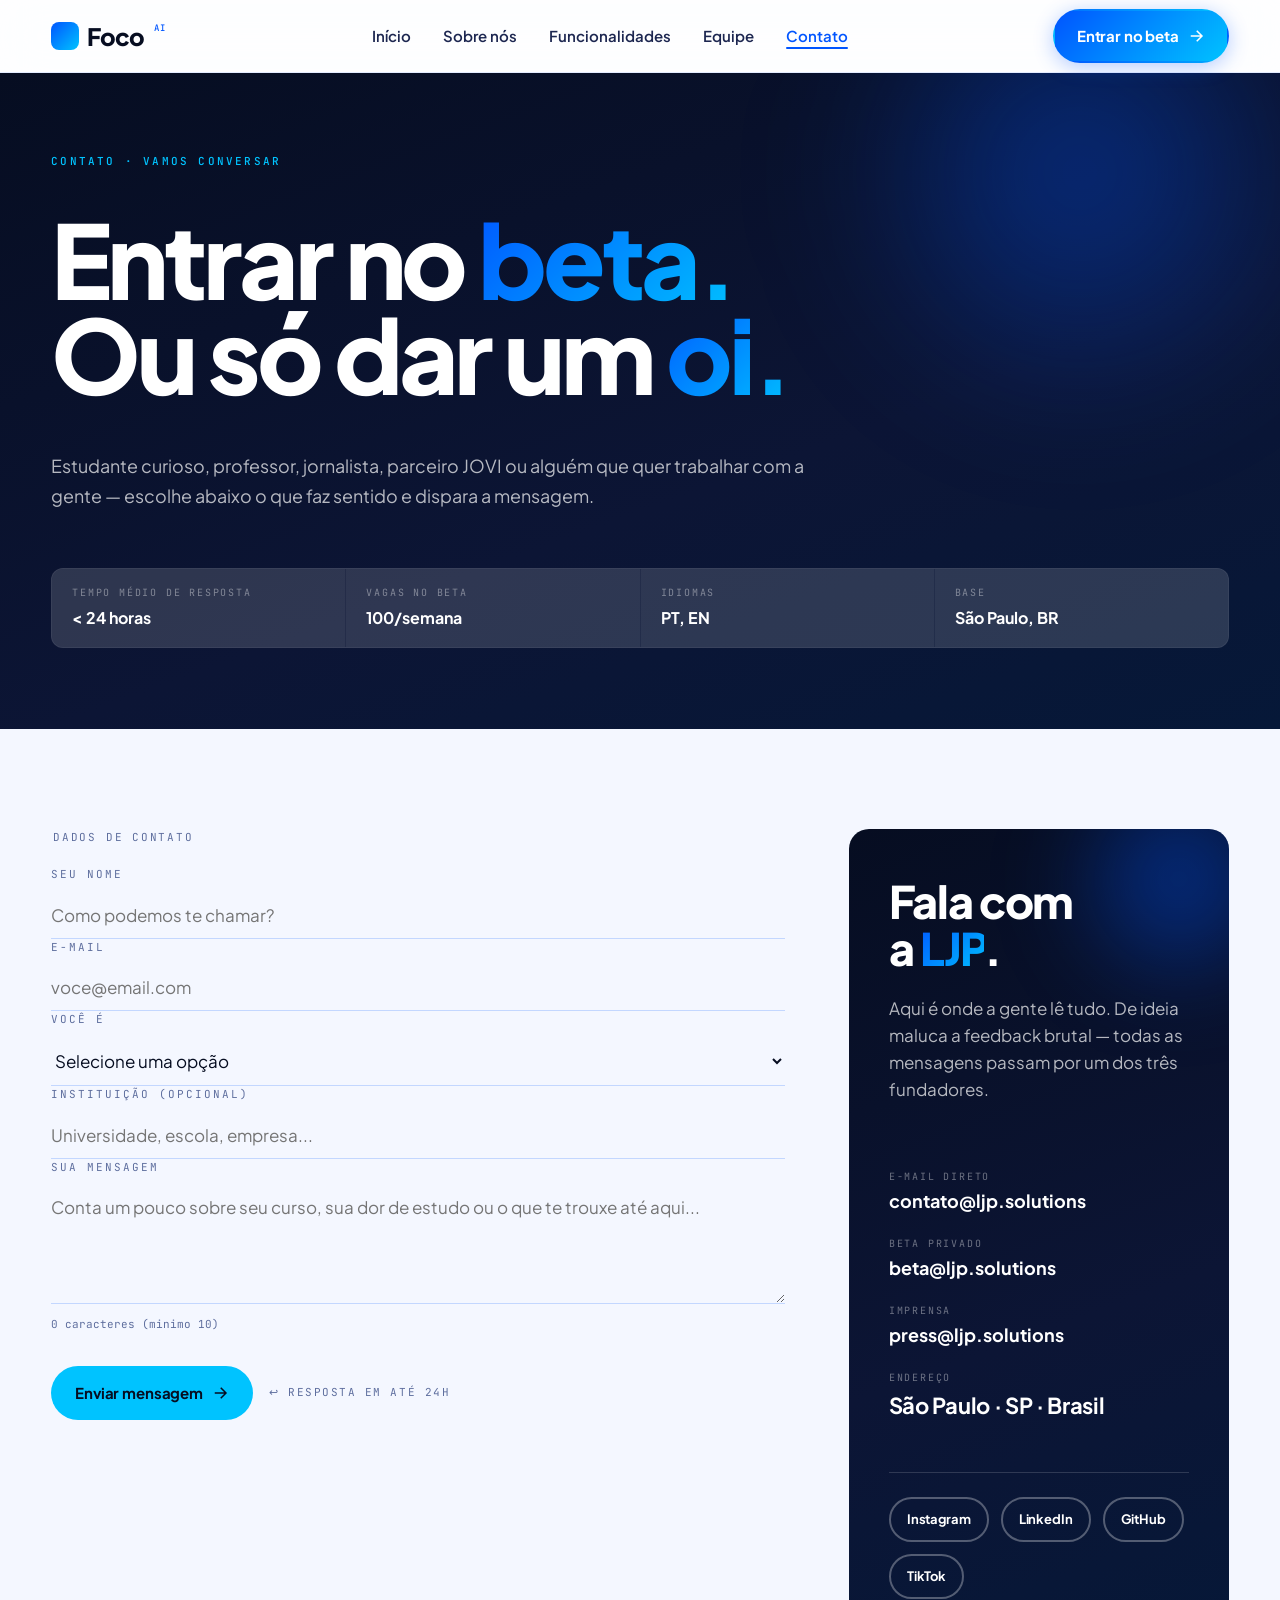
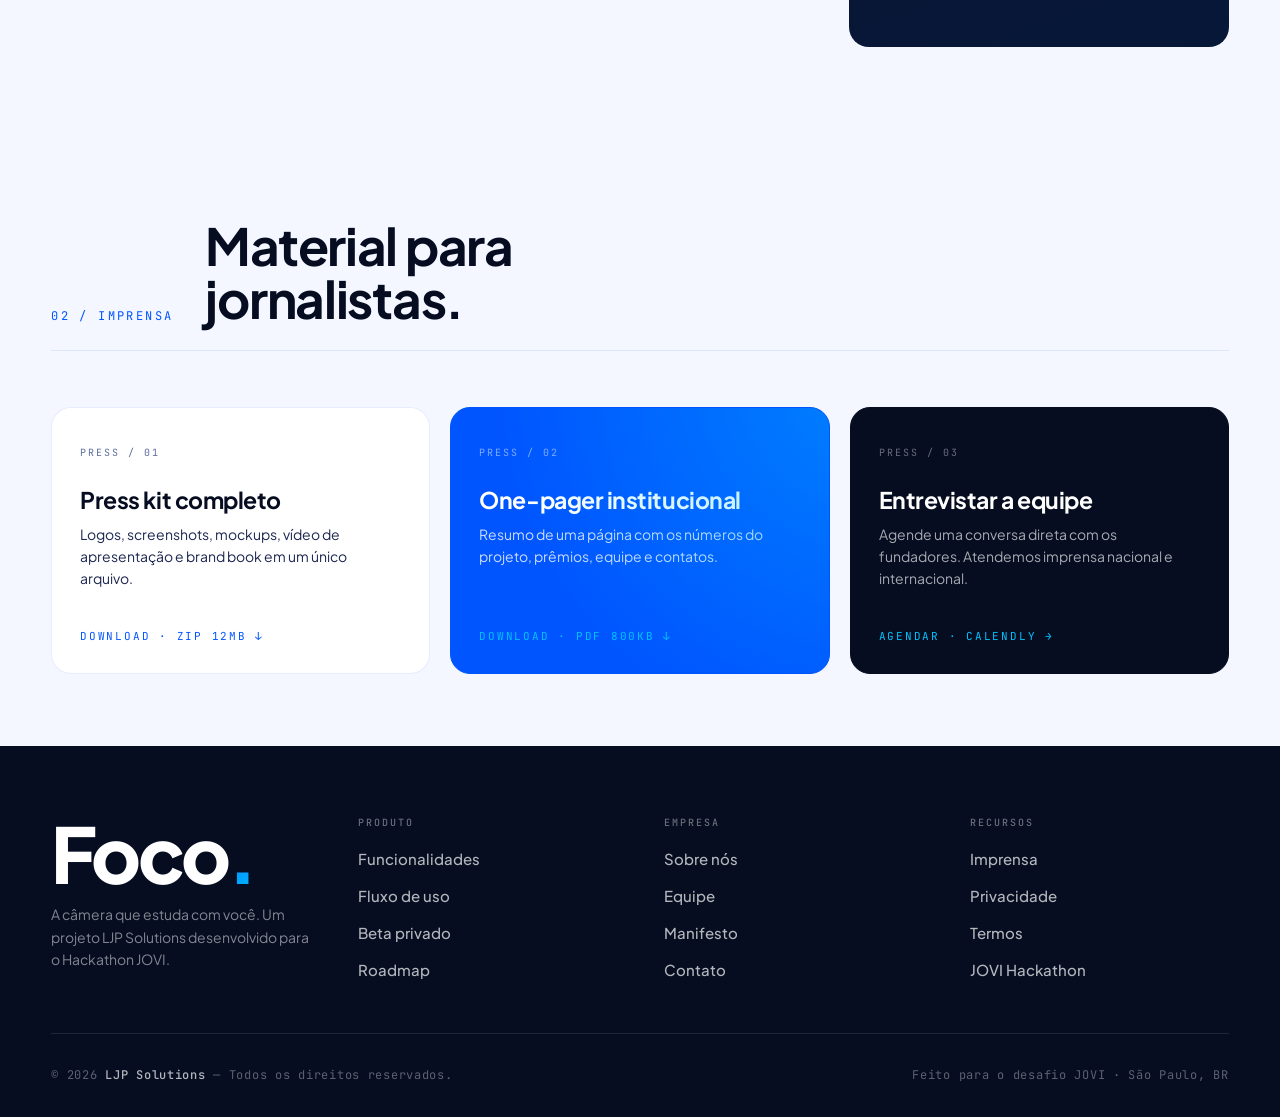
==== contato.html @ d933464d "Initial commit: JOVI site" ====
<!doctype html>
<html lang="pt-BR">
<head>
  <meta charset="UTF-8" />
  <meta name="viewport" content="width=device-width, initial-scale=1.0" />
  <title>Contato — Foco | LJP Solutions</title>
  <meta name="description" content="Entre na lista do beta do Foco ou fale diretamente com a LJP Solutions." />
  <link rel="stylesheet" href="styles.css" />
</head>
<body>

  <!-- Navigation -->
  <header class="nav">
    <div class="nav-inner">
      <a href="index.html" class="brand">
        <span class="brand-mark"></span>
        Foco<sup>AI</sup>
      </a>
      <nav>
        <ul class="nav-links">
          <li><a href="index.html">Início</a></li>
          <li><a href="sobre.html">Sobre nós</a></li>
          <li><a href="funcionalidades.html">Funcionalidades</a></li>
          <li><a href="equipe.html">Equipe</a></li>
          <li><a href="contato.html" class="is-active">Contato</a></li>
        </ul>
      </nav>
      <div class="nav-cta">
        <a href="#form" class="btn btn-primary">
          Entrar no beta
          <span class="btn-arrow">
            <svg viewBox="0 0 24 24" fill="none" stroke="currentColor" stroke-width="2"><path d="M5 12h14M13 5l7 7-7 7"/></svg>
          </span>
        </a>
        <button class="btn-toggle" aria-label="Abrir menu"><span></span></button>
      </div>
    </div>
  </header>

  <main id="conteudo-principal">
  <!-- Page Hero -->
  <section class="page-hero">
    <div class="container">
      <span class="eyebrow">Contato · Vamos conversar</span>
      <h1>Entrar no <em>beta.</em><br/>Ou só dar um <em>oi.</em></h1>
      <p class="lead">Estudante curioso, professor, jornalista, parceiro JOVI ou alguém que quer trabalhar com a gente — escolhe abaixo o que faz sentido e dispara a mensagem.</p>
      <dl class="meta">
        <div class="meta-item"><dt>Tempo médio de resposta</dt><dd>&lt; 24 horas</dd></div>
        <div class="meta-item"><dt>Vagas no beta</dt><dd>100/semana</dd></div>
        <div class="meta-item"><dt>Idiomas</dt><dd>PT, EN</dd></div>
        <div class="meta-item"><dt>Base</dt><dd>São Paulo, BR</dd></div>
      </dl>
    </div>
  </section>

  <!-- Contact -->
  <section class="section" id="form">
    <div class="container">
      <div class="contact-grid">

        <form class="contact-form reveal" novalidate>
          <fieldset class="form-fieldset">
            <legend class="form-legend">Dados de contato</legend>
          <div class="field">
            <label for="name">Seu nome</label>
            <input id="name" name="name" type="text" placeholder="Como podemos te chamar?" required />
          </div>

          <div class="field">
            <label for="email">E-mail</label>
            <input id="email" name="email" type="email" placeholder="voce@email.com" required />
          </div>

          <div class="field">
            <label for="role">Você é</label>
            <select id="role" name="role" required>
              <option value="">Selecione uma opção</option>
              <option>Estudante full-time</option>
              <option>Professor / Educador</option>
              <option>Jornalista / Imprensa</option>
              <option>Parceiro JOVI / Vivo</option>
              <option>Quero trabalhar com vocês</option>
              <option>Outro</option>
            </select>
          </div>

          <div class="field">
            <label for="institution">Instituição (opcional)</label>
            <input id="institution" name="institution" type="text" placeholder="Universidade, escola, empresa..." />
          </div>

          <div class="field">
            <label for="message">Sua mensagem</label>
            <textarea id="message" name="message" placeholder="Conta um pouco sobre seu curso, sua dor de estudo ou o que te trouxe até aqui..." required></textarea>
          </div>

          </fieldset>
          <div class="form-actions">
            <button type="submit" class="btn btn-accent">
              Enviar mensagem
              <span class="btn-arrow">
                <svg viewBox="0 0 24 24" fill="none" stroke="currentColor" stroke-width="2"><path d="M5 12h14M13 5l7 7-7 7"/></svg>
              </span>
            </button>
            <span class="form-hint">
              ↩ Resposta em até 24h
            </span>
          </div>
        </form>

        <aside class="contact-info reveal">
          <div>
            <h2>Fala com<br/>a <em>LJP</em>.</h2>
            <p class="contact-desc">
              Aqui é onde a gente lê tudo. De ideia maluca a feedback brutal — todas as mensagens passam por um dos três fundadores.
            </p>
          </div>

          <dl class="contact-info-list">
            <div>
              <dt>E-mail direto</dt>
              <dd>contato@ljp.solutions</dd>
            </div>
            <div>
              <dt>Beta privado</dt>
              <dd>beta@ljp.solutions</dd>
            </div>
            <div>
              <dt>Imprensa</dt>
              <dd>press@ljp.solutions</dd>
            </div>
            <div>
              <dt>Endereço</dt>
              <dd><address class="contact-address">São Paulo · SP · Brasil</address></dd>
            </div>
          </dl>

          <div class="contact-social-links">
            <a href="#" class="btn btn-ghost btn-ghost--light">Instagram</a>
            <a href="#" class="btn btn-ghost btn-ghost--light">LinkedIn</a>
            <a href="#" class="btn btn-ghost btn-ghost--light">GitHub</a>
            <a href="#" class="btn btn-ghost btn-ghost--light">TikTok</a>
          </div>
        </aside>
      </div>
    </div>
  </section>

  <!-- Press / Imprensa -->
  <section class="section-sm">
    <div class="container">
      <div class="section-head reveal">
        <span class="num">02 / Imprensa</span>
        <h2 class="h2">Material para<br/>jornalistas.</h2>
      </div>

      <div class="grid-3 reveal">
        <a href="#" class="feature press-card">
          <div>
            <span class="num">PRESS / 01</span>
            <h3 class="press-h3">Press kit completo</h3>
            <p>Logos, screenshots, mockups, vídeo de apresentação e brand book em um único arquivo.</p>
          </div>
          <span class="press-link press-link--brand">Download · ZIP 12MB ↓</span>
        </a>
        <a href="#" class="feature feature--brand press-card">
          <div>
            <span class="num">PRESS / 02</span>
            <h3 class="press-h3">One-pager institucional</h3>
            <p>Resumo de uma página com os números do projeto, prêmios, equipe e contatos.</p>
          </div>
          <span class="press-link press-link--light">Download · PDF 800KB ↓</span>
        </a>
        <a href="#" class="feature feature--ink press-card">
          <div>
            <span class="num">PRESS / 03</span>
            <h3 class="press-h3">Entrevistar a equipe</h3>
            <p>Agende uma conversa direta com os fundadores. Atendemos imprensa nacional e internacional.</p>
          </div>
          <span class="press-link press-link--light">Agendar · Calendly →</span>
        </a>
      </div>
    </div>
  </section>

  </main>

  <!-- Footer -->
  <footer>
    <div class="container">
      <div class="footer-grid">
        <div>
          <div class="footer-brand">Foco<em>.</em></div>
          <p class="footer-tagline">A câmera que estuda com você. Um projeto LJP Solutions desenvolvido para o Hackathon JOVI.</p>
        </div>
        <div>
          <h4>Produto</h4>
          <ul>
            <li><a href="funcionalidades.html">Funcionalidades</a></li>
            <li><a href="funcionalidades.html#fluxo">Fluxo de uso</a></li>
            <li><a href="contato.html">Beta privado</a></li>
            <li><a href="#">Roadmap</a></li>
          </ul>
        </div>
        <div>
          <h4>Empresa</h4>
          <ul>
            <li><a href="sobre.html">Sobre nós</a></li>
            <li><a href="equipe.html">Equipe</a></li>
            <li><a href="sobre.html#manifesto">Manifesto</a></li>
            <li><a href="contato.html">Contato</a></li>
          </ul>
        </div>
        <div>
          <h4>Recursos</h4>
          <ul>
            <li><a href="#">Imprensa</a></li>
            <li><a href="#">Privacidade</a></li>
            <li><a href="#">Termos</a></li>
            <li><a href="#">JOVI Hackathon</a></li>
          </ul>
        </div>
      </div>
      <div class="footer-bottom">
        <span>© 2026 <span class="ljp">LJP Solutions</span> — Todos os direitos reservados.</span>
        <span>Feito para o desafio JOVI · São Paulo, BR</span>
      </div>
    </div>
  </footer>

  <script src="script.js"></script>
</body>
</html>
---- styles.css ----
/* =========================================================
   FOCO × JOVI — Design System
   Identidade visual baseada na JOVI Mobile (vivo Brasil)
   LJP Solutions · Sprint 2
   ========================================================= */

@import url('https://fonts.googleapis.com/css2?family=Plus+Jakarta+Sans:ital,wght@0,300;0,400;0,500;0,600;0,700;0,800;1,300;1,400;1,700&family=JetBrains+Mono:wght@400;500&display=swap');

/* =========================================================
   TOKENS — Identidade JOVI
   ========================================================= */
:root {
  /* Cores JOVI */
  --bg:          #F4F7FF;          /* fundo principal: branco com leve tint azul */
  --bg-deep:     #E8EEFF;          /* fundo alternado */
  --white:       #FFFFFF;
  --ink:         #060D21;          /* navy quase preto */
  --ink-soft:    #1C2650;
  --muted:       #5E6E9E;
  --line:        rgba(0, 85, 255, 0.10);
  --line-strong: rgba(6, 13, 33, 0.80);

  --brand:       #0055FF;          /* JOVI azul elétrico */
  --brand-deep:  #003DCC;
  --brand-light: #4D8BFF;
  --accent:      #00C3FF;          /* JOVI ciano */
  --accent-soft: #D0F3FF;

  --dark:        #060D21;          /* navy escuro — heróis e CTA */
  --dark-mid:    #0C1535;
  --dark-card:   #111C40;

  /* Gradientes */
  --grad-brand:  linear-gradient(135deg, #0055FF 0%, #00C3FF 100%);
  --grad-hero:   linear-gradient(160deg, #060D21 0%, #0C1535 60%, #061838 100%);

  /* Tipografia */
  --font-display: "Plus Jakarta Sans", system-ui, sans-serif;
  --font-body:    "Plus Jakarta Sans", system-ui, sans-serif;
  --font-mono:    "JetBrains Mono", ui-monospace, monospace;

  /* Layout */
  --max:    1440px;
  --pad:    clamp(20px, 4vw, 56px);
  --radius: 20px;
  --radius-sm: 12px;
}

/* =========================================================
   RESET
   ========================================================= */
*, *::before, *::after { box-sizing: border-box; }
html, body { margin: 0; padding: 0; }
html { scroll-behavior: smooth; }

body {
  background: var(--bg);
  color: var(--ink);
  font-family: var(--font-body);
  font-size: 17px;
  line-height: 1.6;
  font-weight: 400;
  -webkit-font-smoothing: antialiased;
  -moz-osx-font-smoothing: grayscale;
  overflow-x: hidden;
}

img { max-width: 100%; display: block; }
a { color: inherit; text-decoration: none; }
button { font: inherit; cursor: pointer; border: 0; background: none; }

/* =========================================================
   TIPOGRAFIA
   ========================================================= */
h1, h2, h3, h4 {
  font-family: var(--font-display);
  font-weight: 700;
  letter-spacing: -0.025em;
  line-height: 1.05;
  margin: 0;
}

.h-display {
  font-size: clamp(48px, 10vw, 144px);
  line-height: 0.92;
  letter-spacing: -0.04em;
  font-weight: 800;
}
.h-display em {
  font-style: normal;
  background: var(--grad-brand);
  -webkit-background-clip: text;
  -webkit-text-fill-color: transparent;
  background-clip: text;
}

.h1 { font-size: clamp(38px, 6vw, 80px); line-height: 1.0; letter-spacing: -0.03em; font-weight: 800; }
.h2 { font-size: clamp(28px, 4vw, 56px); line-height: 1.05; letter-spacing: -0.025em; font-weight: 700; }
.h3 { font-size: clamp(20px, 2.2vw, 30px); line-height: 1.15; letter-spacing: -0.015em; font-weight: 700; }

.eyebrow {
  font-family: var(--font-mono);
  font-size: 11px;
  letter-spacing: 0.2em;
  text-transform: uppercase;
  color: var(--brand);
  font-weight: 500;
}

.lead {
  font-size: clamp(16px, 1.4vw, 19px);
  line-height: 1.65;
  color: var(--ink-soft);
  max-width: 60ch;
}

/* =========================================================
   LAYOUT
   ========================================================= */
.container {
  width: 100%;
  max-width: var(--max);
  margin: 0 auto;
  padding-inline: var(--pad);
  position: relative;
}

section { position: relative; }

.divider      { border: 0; border-top: 1px solid var(--line); margin: 0; }
.divider-strong { border: 0; border-top: 1px solid var(--ink); margin: 0; }

/* =========================================================
   NAVEGAÇÃO
   ========================================================= */
.nav {
  position: sticky;
  top: 0;
  z-index: 50;
  background: rgba(255,255,255,0.85);
  border-bottom: 1px solid var(--line);
  backdrop-filter: blur(20px) saturate(180%);
  -webkit-backdrop-filter: blur(20px) saturate(180%);
}

.nav-inner {
  display: flex;
  align-items: center;
  justify-content: space-between;
  height: 72px;
  max-width: var(--max);
  margin: 0 auto;
  padding-inline: var(--pad);
}

.brand {
  display: flex;
  align-items: center;
  gap: 8px;
  font-family: var(--font-display);
  font-size: 24px;
  font-weight: 800;
  letter-spacing: -0.04em;
  color: var(--ink);
}
.brand-mark {
  display: inline-block;
  width: 28px;
  height: 28px;
  border-radius: 8px;
  background: var(--grad-brand);
  flex-shrink: 0;
}
.brand sup {
  font-family: var(--font-mono);
  font-size: 9px;
  letter-spacing: 0.12em;
  color: var(--brand);
  font-weight: 500;
  text-transform: uppercase;
  margin-left: 2px;
  transform: translateY(-8px);
  display: inline-block;
}

.nav-links {
  display: flex;
  align-items: center;
  gap: 32px;
  list-style: none;
  padding: 0;
  margin: 0;
}
.nav-links a {
  font-size: 15px;
  font-weight: 600;
  color: var(--ink-soft);
  transition: color .2s;
  padding: 4px 0;
  position: relative;
}
.nav-links a::after {
  content: "";
  position: absolute;
  left: 0; bottom: 0;
  width: 0; height: 2px;
  background: var(--brand);
  border-radius: 2px;
  transition: width .3s ease;
}
.nav-links a:hover { color: var(--brand); }
.nav-links a:hover::after,
.nav-links a.is-active::after { width: 100%; }
.nav-links a.is-active { color: var(--brand); }

.nav-cta {
  display: inline-flex;
  align-items: center;
  gap: 10px;
}

.btn-toggle { display: none; }

/* =========================================================
   BOTÕES
   ========================================================= */
.btn {
  display: inline-flex;
  align-items: center;
  gap: 8px;
  padding: 13px 22px;
  border-radius: 999px;
  font-size: 15px;
  font-weight: 700;
  letter-spacing: -0.01em;
  transition: transform .25s ease, background .25s ease, box-shadow .25s ease, color .25s ease;
  border: 2px solid transparent;
  white-space: nowrap;
}
.btn:hover { transform: translateY(-2px); }

.btn-primary {
  background: var(--grad-brand);
  color: #fff;
  box-shadow: 0 4px 20px rgba(0, 85, 255, 0.3);
}
.btn-primary:hover { box-shadow: 0 8px 32px rgba(0, 85, 255, 0.5); }

.btn-accent { background: var(--accent); color: var(--dark); }
.btn-accent:hover { background: var(--brand); color: #fff; }

.btn-ghost {
  background: transparent;
  color: var(--ink);
  border-color: rgba(6,13,33,0.2);
}
.btn-ghost:hover { background: var(--ink); color: var(--bg); }

.btn-ghost-light {
  background: transparent;
  color: #fff;
  border-color: rgba(255,255,255,0.3);
}
.btn-ghost-light:hover { background: rgba(255,255,255,0.12); }

.btn-arrow {
  width: 18px; height: 18px;
  display: inline-flex; align-items: center; justify-content: center;
}
.btn-arrow svg { width: 100%; height: 100%; }

/* =========================================================
   HERO
   ========================================================= */
.hero {
  background: var(--grad-hero);
  padding: 80px 0 64px;
  position: relative;
  overflow: hidden;
}

/* Glow effect no hero */
.hero::before,
.hero::after {
  content: "";
  position: absolute;
  border-radius: 50%;
  filter: blur(80px);
  opacity: 0.6;
  pointer-events: none;
}
.hero::before {
  width: 600px; height: 600px;
  background: radial-gradient(circle, rgba(0,85,255,0.5) 0%, transparent 70%);
  top: -200px; right: -100px;
}
.hero::after {
  width: 400px; height: 400px;
  background: radial-gradient(circle, rgba(0,195,255,0.35) 0%, transparent 70%);
  bottom: -100px; left: 5%;
}

.hero .container { position: relative; z-index: 2; }

.hero-grid {
  display: flex;
  flex-direction: row;
  gap: 64px;
  align-items: center;
}

.hero-headline {
  flex: 1.1;
  display: flex;
  flex-direction: column;
  gap: 28px;
}

.hero-tag {
  display: inline-flex;
  align-items: center;
  gap: 10px;
  padding: 7px 14px 7px 7px;
  border: 1px solid rgba(0,195,255,0.3);
  border-radius: 999px;
  background: rgba(0,85,255,0.15);
  backdrop-filter: blur(8px);
  font-family: var(--font-mono);
  font-size: 11px;
  letter-spacing: 0.16em;
  text-transform: uppercase;
  color: var(--accent);
  align-self: flex-start;
}
.hero-tag .dot {
  width: 8px; height: 8px;
  border-radius: 50%;
  background: var(--accent);
  box-shadow: 0 0 0 6px rgba(0,195,255,0.2);
  animation: pulse 1.6s ease-in-out infinite;
  flex-shrink: 0;
}
@keyframes pulse {
  0%, 100% { box-shadow: 0 0 0 6px rgba(0,195,255,0.2); }
  50%       { box-shadow: 0 0 0 10px rgba(0,195,255,0.05); }
}

.hero h1 {
  font-family: var(--font-display);
  font-size: clamp(52px, 9vw, 136px);
  line-height: 0.92;
  letter-spacing: -0.04em;
  font-weight: 800;
  color: #fff;
}
.hero h1 em {
  font-style: normal;
  background: var(--grad-brand);
  -webkit-background-clip: text;
  -webkit-text-fill-color: transparent;
  background-clip: text;
}
.hero h1 .underline {
  position: relative;
  display: inline-block;
  -webkit-text-fill-color: #fff;
}
.hero h1 .underline::after {
  content: "";
  position: absolute;
  left: 0; right: 0;
  bottom: 0.05em;
  height: 0.15em;
  background: var(--grad-brand);
  z-index: -1;
  opacity: 0.7;
}

.hero-side {
  flex: 0.9;
  display: flex;
  flex-direction: column;
  gap: 32px;
}

.hero-side .lead { color: rgba(255,255,255,0.75); max-width: 54ch; }
.hero-side strong { color: #fff; }

.hero-meta {
  display: grid;
  grid-template-columns: 1fr 1fr;
  gap: 1px;
  background: rgba(255,255,255,0.1);
  border-radius: var(--radius-sm);
  overflow: hidden;
  border: 1px solid rgba(255,255,255,0.1);
}
.hero-meta > div {
  padding: 16px 20px;
  background: rgba(255,255,255,0.05);
}
.hero-meta dt {
  font-family: var(--font-mono);
  font-size: 10px;
  letter-spacing: 0.18em;
  text-transform: uppercase;
  color: rgba(255,255,255,0.45);
  margin-bottom: 4px;
}
.hero-meta dd {
  margin: 0;
  font-size: 15px;
  font-weight: 600;
  color: #fff;
}

.hero-cta {
  display: flex;
  flex-wrap: wrap;
  gap: 12px;
}
.hero-cta .btn-ghost { border-color: rgba(255,255,255,0.3); color: #fff; }
.hero-cta .btn-ghost:hover { background: rgba(255,255,255,0.1); }

/* =========================================================
   MARQUEE
   ========================================================= */
.marquee {
  border-top: 1px solid rgba(0,85,255,0.15);
  border-bottom: 1px solid rgba(0,85,255,0.15);
  background: var(--brand);
  color: #fff;
  overflow: hidden;
  padding: 16px 0;
}
.marquee-track {
  display: flex;
  gap: 48px;
  white-space: nowrap;
  animation: scroll 40s linear infinite;
  font-family: var(--font-display);
  font-size: clamp(20px, 3vw, 36px);
  font-weight: 700;
  letter-spacing: -0.01em;
}
.marquee-track span em { font-style: normal; color: var(--accent); }
.marquee-track .star  { color: rgba(255,255,255,0.5); }
@keyframes scroll { to { transform: translateX(-50%); } }

/* =========================================================
   SECTIONS
   ========================================================= */
.section    { padding: 100px 0; }
.section-sm { padding: 72px 0; }

.section-head {
  display: flex;
  flex-direction: row;
  flex-wrap: wrap;
  gap: 32px;
  align-items: flex-end;
  margin-bottom: 56px;
  padding-bottom: 24px;
  border-bottom: 1px solid var(--line);
}
.section-head .num {
  font-family: var(--font-mono);
  font-size: 12px;
  letter-spacing: 0.2em;
  color: var(--brand);
  text-transform: uppercase;
  white-space: nowrap;
}
.section-head .h2 em {
  font-style: normal;
  color: var(--brand);
}

/* =========================================================
   PROBLEMA / SOLUÇÃO
   ========================================================= */
.split {
  display: flex;
  flex-direction: row;
  border-radius: var(--radius);
  overflow: hidden;
  border: 1px solid var(--line);
}
.split > div {
  flex: 1 1 50%;
  padding: 48px 40px;
}
.split .label {
  font-family: var(--font-mono);
  font-size: 11px;
  letter-spacing: 0.18em;
  text-transform: uppercase;
  margin-bottom: 20px;
  display: inline-flex;
  align-items: center;
  gap: 10px;
  color: var(--muted);
}
.split .label::before {
  content: "";
  width: 20px; height: 2px;
  background: currentColor;
  border-radius: 2px;
}
.split-problem {
  background: var(--white);
  border-right: 1px solid var(--line);
}
.split-problem h3 { color: var(--ink); }
.split-solution {
  background: var(--dark);
  color: #fff;
}
.split-solution h3 { color: #fff; }
.split-solution h3 em {
  font-style: normal;
  color: var(--accent);
}
.split-solution .label { color: rgba(255,255,255,0.45); }
.split-solution .label::before { background: rgba(255,255,255,0.45); }
.split-solution p { color: rgba(255,255,255,0.7); }

/* =========================================================
   FEATURES BENTO
   ========================================================= */
.features {
  display: grid;
  grid-template-columns: repeat(6, 1fr);
  grid-auto-rows: minmax(200px, auto);
  gap: 16px;
}

.feature {
  background: var(--white);
  border: 1px solid var(--line);
  border-radius: var(--radius);
  padding: 28px;
  display: flex;
  flex-direction: column;
  justify-content: space-between;
  position: relative;
  overflow: hidden;
  transition: transform .3s ease, box-shadow .3s ease;
}
.feature:hover {
  transform: translateY(-4px);
  box-shadow: 0 20px 60px rgba(0, 85, 255, 0.12);
}

.feature .num {
  font-family: var(--font-mono);
  font-size: 10px;
  letter-spacing: 0.2em;
  color: var(--muted);
}
.feature h3 {
  font-size: clamp(18px, 1.8vw, 26px);
  line-height: 1.1;
  letter-spacing: -0.02em;
  margin-top: 24px;
  font-weight: 700;
}
.feature p {
  margin-top: 10px;
  font-size: 14px;
  color: var(--ink-soft);
  line-height: 1.6;
}

.feature--span-2 { grid-column: span 2; }
.feature--span-3 { grid-column: span 3; }
.feature--span-4 { grid-column: span 4; }
.feature--tall   { grid-row: span 2; }

.feature--brand {
  background: var(--brand);
  color: #fff;
  border-color: var(--brand);
}
.feature--brand::before {
  content: "";
  position: absolute;
  inset: -50%;
  background: radial-gradient(circle at 80% 20%, rgba(0,195,255,0.4) 0%, transparent 50%);
  pointer-events: none;
}
.feature--brand p   { color: rgba(255,255,255,0.8); }
.feature--brand .num { color: rgba(255,255,255,0.5); }

.feature--accent {
  background: var(--accent-soft);
  border-color: rgba(0,195,255,0.3);
}

.feature--ink {
  background: var(--dark);
  color: #fff;
  border-color: var(--dark);
}
.feature--ink p   { color: rgba(255,255,255,0.65); }
.feature--ink .num { color: rgba(255,255,255,0.4); }

.feature-icon {
  width: 48px; height: 48px;
  border-radius: var(--radius-sm);
  background: var(--bg);
  display: inline-flex;
  align-items: center;
  justify-content: center;
  margin-bottom: 12px;
}
.feature--brand .feature-icon,
.feature--ink   .feature-icon { background: rgba(255,255,255,0.12); }
.feature-icon svg { width: 22px; height: 22px; }

/* =========================================================
   HOW IT WORKS
   ========================================================= */
.steps {
  display: flex;
  flex-direction: row;
  border-top: 2px solid var(--brand);
  border-radius: var(--radius) var(--radius) 0 0;
  overflow: hidden;
}

.step {
  flex: 1;
  padding: 40px 32px 52px;
  border-right: 1px solid var(--line);
  background: var(--white);
  position: relative;
}
.step:last-child { border-right: 0; }

.step-num {
  font-family: var(--font-display);
  font-size: clamp(56px, 9vw, 112px);
  font-weight: 800;
  line-height: 1;
  letter-spacing: -0.05em;
  background: var(--grad-brand);
  -webkit-background-clip: text;
  -webkit-text-fill-color: transparent;
  background-clip: text;
  display: block;
}
.step h3 {
  font-size: 22px;
  font-weight: 700;
  letter-spacing: -0.02em;
  margin: 20px 0 10px;
  color: var(--ink);
}
.step p { color: var(--ink-soft); font-size: 15px; line-height: 1.65; }

/* =========================================================
   STATS
   ========================================================= */
.stats {
  display: flex;
  flex-direction: row;
  flex-wrap: wrap;
  padding: 72px 0;
  border-top: 1px solid var(--line);
  border-bottom: 1px solid var(--line);
}

.stat {
  flex: 1 1 200px;
  padding: 0 32px;
  border-right: 1px solid var(--line);
}
.stat:last-child { border-right: 0; }

.stat-num {
  font-family: var(--font-display);
  font-size: clamp(40px, 6vw, 80px);
  line-height: 1;
  letter-spacing: -0.04em;
  font-weight: 800;
  font-feature-settings: "tnum";
  background: var(--grad-brand);
  -webkit-background-clip: text;
  -webkit-text-fill-color: transparent;
  background-clip: text;
}
.stat-num em { font-style: normal; }
.stat-label {
  margin-top: 10px;
  font-size: 14px;
  color: var(--muted);
  max-width: 24ch;
  line-height: 1.5;
}

/* =========================================================
   QUOTE
   ========================================================= */
.quote-block {
  padding: 72px 0;
  text-align: center;
}
.quote-block .mark {
  font-family: var(--font-display);
  font-size: 120px;
  background: var(--grad-brand);
  -webkit-background-clip: text;
  -webkit-text-fill-color: transparent;
  background-clip: text;
  line-height: 0.5;
  font-weight: 800;
  display: block;
}
.quote-block blockquote {
  font-family: var(--font-display);
  font-weight: 300;
  font-style: italic;
  font-size: clamp(22px, 3.5vw, 44px);
  line-height: 1.2;
  letter-spacing: -0.02em;
  max-width: 22ch;
  margin: 24px auto;
  color: var(--ink);
}
.quote-block cite {
  font-family: var(--font-mono);
  font-style: normal;
  font-size: 12px;
  letter-spacing: 0.16em;
  text-transform: uppercase;
  color: var(--muted);
}

/* =========================================================
   CTA
   ========================================================= */
.cta {
  background: var(--grad-hero);
  color: #fff;
  padding: clamp(80px, 12vw, 140px) 0;
  text-align: center;
  position: relative;
  overflow: hidden;
}
.cta::before, .cta::after {
  content: "";
  position: absolute;
  border-radius: 50%;
  filter: blur(80px);
  opacity: 0.5;
  pointer-events: none;
}
.cta::before { width: 600px; height: 600px; background: rgba(0,85,255,0.5); top: -200px; left: 50%; transform: translateX(-50%); }
.cta::after  { width: 400px; height: 400px; background: rgba(0,195,255,0.4); bottom: -150px; right: 10%; }

.cta .container { position: relative; z-index: 2; }
.cta h2 {
  font-size: clamp(40px, 8vw, 120px);
  line-height: 0.95;
  letter-spacing: -0.04em;
  font-weight: 800;
}
.cta h2 em {
  font-style: normal;
  background: var(--grad-brand);
  -webkit-background-clip: text;
  -webkit-text-fill-color: transparent;
  background-clip: text;
}
.cta p { color: rgba(255,255,255,0.65); margin: 24px auto 40px; max-width: 50ch; }
.cta .btn-primary { background: #fff; color: var(--brand); }
.cta .btn-primary:hover { background: var(--accent-soft); box-shadow: 0 8px 32px rgba(255,255,255,0.3); }
.cta .btn-ghost { color: #fff; border-color: rgba(255,255,255,0.35); }
.cta .btn-ghost:hover { background: rgba(255,255,255,0.1); }
.cta .cta-btns { display: flex; gap: 12px; justify-content: center; flex-wrap: wrap; }

/* =========================================================
   FOOTER
   ========================================================= */
footer {
  padding: 72px 0 32px;
  background: var(--dark);
  color: #fff;
}

.footer-grid {
  display: flex;
  flex-direction: row;
  flex-wrap: wrap;
  gap: 48px;
  padding-bottom: 48px;
  border-bottom: 1px solid rgba(255,255,255,0.1);
  margin-bottom: 32px;
}
.footer-grid > div { flex: 1 1 160px; }

.footer-brand {
  font-family: var(--font-display);
  font-size: clamp(40px, 6vw, 80px);
  font-weight: 800;
  letter-spacing: -0.05em;
  line-height: 0.9;
  margin-bottom: 16px;
}
.footer-brand em {
  font-style: normal;
  background: var(--grad-brand);
  -webkit-background-clip: text;
  -webkit-text-fill-color: transparent;
  background-clip: text;
}
.footer-tagline { color: rgba(255,255,255,0.5); max-width: 28ch; font-size: 14px; line-height: 1.6; }

.footer-grid h4 {
  font-family: var(--font-mono);
  font-size: 10px;
  letter-spacing: 0.2em;
  text-transform: uppercase;
  color: rgba(255,255,255,0.4);
  font-weight: 500;
  margin-bottom: 16px;
}
.footer-grid ul { list-style: none; padding: 0; margin: 0; display: flex; flex-direction: column; gap: 10px; }
.footer-grid a { font-size: 15px; font-weight: 500; color: rgba(255,255,255,0.7); transition: color .2s; }
.footer-grid a:hover { color: var(--accent); }

.footer-bottom {
  display: flex;
  justify-content: space-between;
  align-items: center;
  font-family: var(--font-mono);
  font-size: 12px;
  letter-spacing: 0.06em;
  color: rgba(255,255,255,0.35);
}
.footer-bottom .ljp { color: rgba(255,255,255,0.7); font-weight: 500; }

/* =========================================================
   PAGE HERO (páginas internas)
   ========================================================= */
.page-hero {
  background: var(--grad-hero);
  padding: 80px 0 64px;
  color: #fff;
  position: relative;
  overflow: hidden;
}
.page-hero::before {
  content: "";
  position: absolute;
  width: 600px; height: 600px;
  border-radius: 50%;
  background: radial-gradient(circle, rgba(0,85,255,0.4) 0%, transparent 60%);
  top: -200px; right: -100px;
  filter: blur(60px);
  pointer-events: none;
}

.page-hero .container { display: flex; flex-direction: column; gap: 32px; position: relative; z-index: 2; }

.page-hero .eyebrow { color: var(--accent); margin-bottom: 8px; }

.page-hero h1 {
  font-size: clamp(40px, 8vw, 120px);
  line-height: 0.93;
  letter-spacing: -0.04em;
  font-weight: 800;
  max-width: 14ch;
  color: #fff;
}
.page-hero h1 em {
  font-style: normal;
  background: var(--grad-brand);
  -webkit-background-clip: text;
  -webkit-text-fill-color: transparent;
  background-clip: text;
}

.page-hero .lead { color: rgba(255,255,255,0.7); }

.page-hero .meta {
  display: grid;
  grid-template-columns: repeat(4, 1fr);
  gap: 1px;
  background: rgba(255,255,255,0.1);
  border-radius: var(--radius-sm);
  overflow: hidden;
  border: 1px solid rgba(255,255,255,0.1);
  margin-top: 8px;
}
.page-hero .meta-item {
  padding: 16px 20px;
  background: rgba(255,255,255,0.05);
}
.page-hero .meta-item dt {
  font-family: var(--font-mono);
  font-size: 10px;
  letter-spacing: 0.18em;
  text-transform: uppercase;
  color: rgba(255,255,255,0.4);
  margin-bottom: 4px;
}
.page-hero .meta-item dd {
  margin: 0;
  font-size: 16px;
  font-weight: 700;
  color: #fff;
}

/* =========================================================
   SOBRE — MANIFESTO
   ========================================================= */
.manifesto {
  font-family: var(--font-display);
  font-weight: 300;
  font-style: italic;
  font-size: clamp(24px, 3vw, 44px);
  line-height: 1.2;
  letter-spacing: -0.02em;
  max-width: 22ch;
  color: var(--ink);
}
.manifesto em {
  font-style: normal;
  color: var(--brand);
  font-weight: 700;
}

.values {
  display: flex;
  flex-direction: row;
  flex-wrap: wrap;
  gap: 1px;
  background: var(--line);
  border: 1px solid var(--line);
  border-radius: var(--radius);
  overflow: hidden;
}

.value {
  flex: 1 1 280px;
  background: var(--white);
  padding: 36px 28px;
  display: flex;
  flex-direction: column;
  gap: 14px;
}
.value .v-num {
  font-family: var(--font-mono);
  font-size: 11px;
  letter-spacing: 0.18em;
  color: var(--brand);
  text-transform: uppercase;
}
.value h3 {
  font-size: 22px;
  letter-spacing: -0.02em;
  font-weight: 700;
}
.value p { color: var(--ink-soft); font-size: 15px; line-height: 1.65; }

.about-image {
  background: var(--grad-hero);
  color: #fff;
  padding: 72px 48px;
  border-radius: var(--radius);
  position: relative;
  overflow: hidden;
}
.about-image::before {
  content: "";
  position: absolute;
  inset: -50%;
  background:
    radial-gradient(circle at 30% 30%, rgba(0,85,255,0.5) 0%, transparent 50%),
    radial-gradient(circle at 70% 70%, rgba(0,195,255,0.35) 0%, transparent 50%);
  filter: blur(40px);
  pointer-events: none;
}
.about-image > * { position: relative; z-index: 2; }
.about-image .label {
  font-family: var(--font-mono);
  font-size: 11px;
  letter-spacing: 0.18em;
  text-transform: uppercase;
  margin-bottom: 20px;
  color: var(--accent);
}
.about-image h3 {
  font-size: clamp(28px, 4.5vw, 60px);
  font-weight: 800;
  letter-spacing: -0.03em;
  line-height: 1.05;
  color: #fff;
}
.about-image h3 em {
  font-style: normal;
  background: var(--grad-brand);
  -webkit-background-clip: text;
  -webkit-text-fill-color: transparent;
  background-clip: text;
}

/* =========================================================
   EQUIPE
   ========================================================= */
.team {
  display: flex;
  flex-direction: row;
  flex-wrap: wrap;
  gap: 24px;
}

.member {
  flex: 1 1 280px;
  border: 1px solid var(--line);
  border-radius: var(--radius);
  background: var(--white);
  overflow: hidden;
  transition: transform .3s ease, box-shadow .3s ease;
  display: flex;
  flex-direction: column;
}
.member:hover {
  transform: translateY(-4px);
  box-shadow: 0 20px 60px rgba(0,85,255,0.12);
}
.member-avatar {
  aspect-ratio: 1;
  background: var(--grad-hero);
  position: relative;
  display: flex;
  align-items: center;
  justify-content: center;
  overflow: hidden;
}
.member-avatar::before {
  content: "";
  position: absolute;
  inset: 0;
  background: radial-gradient(circle at 30% 30%, rgba(0,85,255,0.6) 0%, transparent 50%),
              radial-gradient(circle at 70% 70%, rgba(0,195,255,0.4) 0%, transparent 50%);
  filter: blur(20px);
}
.member-avatar .initials {
  font-family: var(--font-display);
  font-size: clamp(56px, 7vw, 96px);
  color: #fff;
  font-weight: 800;
  letter-spacing: -0.04em;
  line-height: 1;
  position: relative;
  z-index: 2;
}
.member-info {
  padding: 24px;
  display: flex;
  flex-direction: column;
  gap: 4px;
}
.member-info h3 {
  font-size: 22px;
  letter-spacing: -0.02em;
  font-weight: 700;
}
.member-info .role {
  font-family: var(--font-mono);
  font-size: 11px;
  letter-spacing: 0.16em;
  text-transform: uppercase;
  color: var(--brand);
}
.member-info p {
  margin-top: 10px;
  font-size: 14px;
  color: var(--ink-soft);
  line-height: 1.6;
}

/* =========================================================
   TIMELINE
   ========================================================= */
.timeline { display: flex; flex-direction: column; border-top: 2px solid var(--brand); }

.timeline-row {
  display: grid;
  grid-template-columns: 180px 1fr;
  gap: 40px;
  padding: 36px 0;
  border-bottom: 1px solid var(--line);
  align-items: start;
}
.timeline-row .when {
  font-family: var(--font-mono);
  font-size: 12px;
  letter-spacing: 0.18em;
  text-transform: uppercase;
  color: var(--brand);
  padding-top: 8px;
}
.timeline-row .what h3 {
  font-size: clamp(20px, 2vw, 28px);
  letter-spacing: -0.02em;
  margin-bottom: 8px;
  font-weight: 700;
}
.timeline-row .what p { color: var(--ink-soft); max-width: 60ch; font-size: 15px; line-height: 1.65; }

/* =========================================================
   CONTATO
   ========================================================= */
.contact-grid {
  display: flex;
  flex-direction: row;
  gap: 64px;
}

.contact-form {
  flex: 1 1 0;
  display: flex;
  flex-direction: column;
  gap: 24px;
}

.field { display: flex; flex-direction: column; gap: 8px; }
.field label {
  font-family: var(--font-mono);
  font-size: 11px;
  letter-spacing: 0.18em;
  text-transform: uppercase;
  color: var(--muted);
}
.field input,
.field select,
.field textarea {
  background: transparent;
  border: 0;
  border-bottom: 1.5px solid rgba(0,85,255,0.2);
  padding: 12px 0;
  font-family: var(--font-body);
  font-size: 17px;
  color: var(--ink);
  outline: none;
  border-radius: 0;
  transition: border-color .25s;
}
.field input:focus,
.field select:focus,
.field textarea:focus { border-bottom-color: var(--brand); }
.field textarea { resize: vertical; min-height: 120px; }

.contact-info {
  flex: 0 0 380px;
  background: var(--grad-hero);
  color: #fff;
  padding: 48px 40px;
  border-radius: var(--radius);
  display: flex;
  flex-direction: column;
  justify-content: space-between;
  gap: 32px;
  position: relative;
  overflow: hidden;
}
.contact-info::before {
  content: "";
  position: absolute;
  width: 300px; height: 300px;
  border-radius: 50%;
  background: radial-gradient(circle, rgba(0,85,255,0.5) 0%, transparent 60%);
  top: -100px; right: -100px;
  filter: blur(40px);
  pointer-events: none;
}
.contact-info > * { position: relative; z-index: 2; }
.contact-info h2 {
  font-weight: 800;
  font-size: clamp(28px, 3.5vw, 48px);
  line-height: 1.05;
  letter-spacing: -0.03em;
  color: #fff;
}
.contact-info h2 em {
  font-style: normal;
  background: var(--grad-brand);
  -webkit-background-clip: text;
  -webkit-text-fill-color: transparent;
  background-clip: text;
}
.contact-info-list { display: flex; flex-direction: column; gap: 20px; }
.contact-info-list dt {
  font-family: var(--font-mono);
  font-size: 10px;
  letter-spacing: 0.18em;
  text-transform: uppercase;
  color: rgba(255,255,255,0.4);
  margin-bottom: 2px;
}
.contact-info-list dd { margin: 0; font-size: 18px; font-weight: 700; color: #fff; }

/* =========================================================
   FAQ
   ========================================================= */
.faq { display: flex; flex-direction: column; border-top: 2px solid var(--brand); }
.faq-item { border-bottom: 1px solid var(--line); }

.faq-q {
  width: 100%;
  text-align: left;
  padding: 24px 0;
  display: flex;
  align-items: center;
  justify-content: space-between;
  gap: 24px;
  font-family: var(--font-display);
  font-size: clamp(18px, 1.8vw, 24px);
  letter-spacing: -0.015em;
  font-weight: 700;
  color: var(--ink);
}
.faq-q .toggle {
  width: 32px; height: 32px;
  border-radius: 50%;
  background: var(--bg-deep);
  color: var(--brand);
  display: inline-flex;
  align-items: center;
  justify-content: center;
  flex-shrink: 0;
  transition: transform .3s ease, background .3s ease;
  font-size: 20px;
  line-height: 1;
}
.faq-item.open .faq-q .toggle { background: var(--brand); color: #fff; transform: rotate(45deg); }

.faq-a { max-height: 0; overflow: hidden; transition: max-height .35s ease; }
.faq-item.open .faq-a { max-height: 400px; }
.faq-a-inner { padding: 0 0 24px; color: var(--ink-soft); max-width: 70ch; font-size: 16px; line-height: 1.65; }

/* =========================================================
   FEAT-ROW (Funcionalidades)
   ========================================================= */
.feat-row {
  display: grid;
  grid-template-columns: 1fr 1fr;
  gap: 64px;
  align-items: center;
  padding: 72px 0;
  border-bottom: 1px solid var(--line);
}
.feat-row:last-child { border-bottom: 0; }
.feat-row.reverse > div:first-child { order: 2; }

.feat-row .feat-num {
  font-family: var(--font-mono);
  font-size: 11px;
  letter-spacing: 0.2em;
  color: var(--brand);
  margin-bottom: 16px;
  display: block;
  text-transform: uppercase;
}
.feat-row h2 {
  font-size: clamp(28px, 4.5vw, 60px);
  line-height: 1.0;
  letter-spacing: -0.03em;
  font-weight: 800;
  margin-bottom: 20px;
  color: var(--ink);
}
.feat-row h2 em { font-style: normal; color: var(--brand); }
.feat-row p { color: var(--ink-soft); margin-bottom: 20px; font-size: 16px; line-height: 1.65; }
.feat-row ul { list-style: none; padding: 0; margin: 0; display: flex; flex-direction: column; gap: 12px; }
.feat-row ul li { display: flex; gap: 12px; font-size: 15px; align-items: flex-start; }
.feat-row ul li::before { content: "→"; color: var(--brand); font-weight: 700; flex-shrink: 0; }

.feat-visual {
  aspect-ratio: 4 / 5;
  border-radius: var(--radius);
  overflow: hidden;
  position: relative;
  background: var(--bg-deep);
  display: flex;
  align-items: center;
  justify-content: center;
}
.feat-visual--brand { background: var(--grad-hero); color: #fff; }
.feat-visual--ink   { background: var(--dark); color: #fff; }
.feat-visual--lime  { background: var(--accent-soft); }
.feat-visual--accent{ background: var(--brand); color: #fff; }

/* Mock cards dentro de feat-visual */
.mock-card {
  background: rgba(255,255,255,0.96);
  color: var(--ink);
  border-radius: var(--radius-sm);
  padding: 20px;
  width: 78%;
  box-shadow: 0 24px 64px rgba(0,0,0,0.25);
}
.mock-card .mock-title { font-family: var(--font-display); font-size: 18px; font-weight: 700; margin-bottom: 10px; }
.mock-card .mock-tag {
  font-family: var(--font-mono);
  font-size: 9px;
  letter-spacing: 0.16em;
  text-transform: uppercase;
  background: var(--brand);
  color: #fff;
  padding: 3px 7px;
  border-radius: 4px;
  display: inline-block;
  margin-bottom: 10px;
}
.mock-card ul { list-style: none; padding: 0; margin: 0; font-size: 13px; color: var(--ink-soft); display: flex; flex-direction: column; gap: 7px; }
.mock-card ul li::before { content: "·"; color: var(--brand); margin-right: 8px; font-weight: 700; }

.mock-flash, .mock-chart, .mock-quiz, .mock-folder {
  background: rgba(255,255,255,0.96);
  color: var(--ink);
  border-radius: var(--radius-sm);
  padding: 20px;
  width: 78%;
  box-shadow: 0 24px 64px rgba(0,0,0,0.22);
}
.mock-flash { transform: rotate(-3deg); }
.mock-flash + .mock-flash { transform: rotate(2deg) translate(20px, -170px); background: #fff; }
.mock-flash .q { font-family: var(--font-display); font-style: italic; font-size: 18px; line-height: 1.2; }
.mock-flash .a { font-size: 13px; color: var(--ink-soft); margin-top: 14px; padding-top: 14px; border-top: 1px dashed var(--line); }

.mock-chart .ct-title { font-family: var(--font-mono); font-size: 10px; letter-spacing: 0.16em; text-transform: uppercase; color: var(--muted); margin-bottom: 12px; }
.mock-chart .bars { display: grid; gap: 9px; font-size: 11px; }
.mock-chart .bar-row { display: grid; grid-template-columns: 80px 1fr 32px; gap: 8px; align-items: center; }
.mock-chart .bar-row span { font-family: var(--font-mono); }
.mock-chart .bar { height: 8px; background: var(--bg-deep); border-radius: 4px; overflow: hidden; }
.mock-chart .bar i { display: block; height: 100%; background: var(--brand); border-radius: 4px; }
.mock-chart .bar-row.warn .bar i { background: var(--accent); }

.mock-quiz .step-tag { font-family: var(--font-mono); font-size: 10px; letter-spacing: 0.16em; color: var(--brand); text-transform: uppercase; margin-bottom: 10px; }
.mock-quiz .q-text { font-family: var(--font-display); font-size: 16px; font-weight: 700; line-height: 1.2; margin-bottom: 14px; }
.mock-quiz .options { display: flex; flex-direction: column; gap: 7px; }
.mock-quiz .opt { border: 1px solid var(--line); border-radius: 8px; padding: 9px 12px; font-size: 12px; display: flex; gap: 8px; align-items: center; }
.mock-quiz .opt.correct { border-color: var(--brand); background: rgba(0,85,255,0.06); }
.mock-quiz .opt .letter { font-family: var(--font-mono); font-weight: 600; width: 18px; color: var(--muted); }
.mock-quiz .opt.correct .letter { color: var(--brand); }

.mock-folder .row { display: flex; align-items: center; gap: 10px; padding: 9px 0; border-bottom: 1px solid var(--line); font-size: 13px; }
.mock-folder .row:last-child { border-bottom: 0; }
.mock-folder .icon { width: 30px; height: 30px; background: var(--bg-deep); border-radius: 8px; display: flex; align-items: center; justify-content: center; font-family: var(--font-mono); font-size: 11px; color: var(--brand); }
.mock-folder .label-text { font-family: var(--font-display); font-size: 15px; font-weight: 600; flex: 1; }
.mock-folder .count { font-family: var(--font-mono); font-size: 10px; color: var(--muted); }

/* =========================================================
   PHONE FRAME
   ========================================================= */
.phone-frame {
  width: 100%;
  max-width: 280px;
  aspect-ratio: 9 / 19.5;
  background: var(--dark);
  border-radius: 40px;
  padding: 10px;
  position: relative;
  margin: 0 auto;
  box-shadow:
    0 48px 96px -24px rgba(0,85,255,0.4),
    0 24px 48px -16px rgba(0,0,0,0.4),
    inset 0 0 0 2px rgba(255,255,255,0.08);
}
.phone-screen {
  width: 100%;
  height: 100%;
  background: linear-gradient(180deg, #0C1535 0%, #060D21 100%);
  border-radius: 32px;
  overflow: hidden;
  position: relative;
}
.phone-notch {
  position: absolute;
  top: 20px;
  left: 50%;
  transform: translateX(-50%);
  width: 88px;
  height: 24px;
  background: var(--dark);
  border-radius: 12px;
  z-index: 5;
}
.phone-ui {
  position: absolute;
  inset: 0;
  padding: 60px 16px 16px;
  display: flex;
  flex-direction: column;
  gap: 12px;
  color: #fff;
}
.phone-ui-bar {
  display: flex;
  align-items: center;
  justify-content: space-between;
  font-family: var(--font-mono);
  font-size: 9px;
  letter-spacing: 0.1em;
  opacity: 0.7;
}
.phone-viewfinder {
  flex: 1;
  border-radius: 18px;
  border: 1px solid rgba(0,85,255,0.3);
  background:
    linear-gradient(135deg, rgba(0,85,255,0.3) 0%, rgba(0,195,255,0.15) 100%),
    repeating-linear-gradient(45deg, transparent 0 8px, rgba(255,255,255,0.02) 8px 9px);
  position: relative;
  display: flex;
  align-items: center;
  justify-content: center;
  overflow: hidden;
}
.phone-viewfinder::before,
.phone-viewfinder::after {
  content: "";
  position: absolute;
  width: 22px; height: 22px;
  border: 2px solid rgba(0,195,255,0.8);
}
.phone-viewfinder::before { top: 10px; left: 10px; border-right: 0; border-bottom: 0; }
.phone-viewfinder::after  { bottom: 10px; right: 10px; border-left: 0; border-top: 0; }
.phone-scan-card {
  background: rgba(255,255,255,0.95);
  color: var(--ink);
  border-radius: 12px;
  padding: 12px;
  width: 80%;
  max-width: 200px;
  font-size: 10px;
  line-height: 1.4;
  box-shadow: 0 8px 24px rgba(0,0,0,0.25);
}
.phone-scan-card strong { font-family: var(--font-display); font-size: 12px; display: block; margin-bottom: 5px; font-weight: 700; }
.phone-scan-card .tag {
  display: inline-block;
  font-family: var(--font-mono);
  font-size: 8px;
  letter-spacing: 0.1em;
  text-transform: uppercase;
  background: var(--brand);
  color: #fff;
  padding: 2px 5px;
  border-radius: 4px;
  margin-top: 6px;
}
.phone-tab-bar { display: flex; align-items: center; justify-content: space-around; padding: 8px 0; }
.phone-tab-bar span { font-family: var(--font-mono); font-size: 8px; letter-spacing: 0.1em; text-transform: uppercase; opacity: 0.45; }
.phone-tab-bar span.active { opacity: 1; color: var(--accent); }
.phone-shutter { width: 48px; height: 48px; border-radius: 50%; background: #fff; margin: 0 auto; border: 4px solid rgba(255,255,255,0.2); background-clip: padding-box; box-shadow: 0 0 0 2px rgba(0,85,255,0.4); }

/* =========================================================
   SLIDESHOW — Sprint 2
   ========================================================= */
.slideshow-section { background: var(--dark); }
.slideshow-section .section-head { border-bottom-color: rgba(255,255,255,0.1); }
.slideshow-section .section-head .num { color: var(--accent); }
.slideshow-section .h2 { color: #fff; }
.slideshow-section .h2 em { font-style: normal; color: var(--accent); }

.slideshow-wrapper {
  display: flex;
  flex-direction: column;
  align-items: center;
  gap: 24px;
  position: relative;
  padding: 0 56px;
}

.slideshow-track {
  display: flex;
  width: 100%;
  max-width: 560px;
  min-height: 320px;
  position: relative;
}

.slide {
  display: none;
  flex-direction: column;
  align-items: center;
  width: 100%;
  border-radius: var(--radius);
  overflow: hidden;
  border: 1px solid rgba(255,255,255,0.1);
}
.slide--ativo {
  display: flex;
  animation: slideIn .4s ease;
}
@keyframes slideIn {
  from { opacity: 0; transform: translateY(12px); }
  to   { opacity: 1; transform: translateY(0); }
}

.slide-tela {
  display: flex;
  align-items: center;
  justify-content: center;
  width: 100%;
  min-height: 200px;
  padding: 40px;
  position: relative;
}
.slide-icone { font-size: clamp(56px, 9vw, 80px); line-height: 1; }

.slide-figcaption {
  padding: 20px 28px;
  background: rgba(255,255,255,0.06);
  width: 100%;
  display: flex;
  flex-direction: column;
  gap: 6px;
  border-top: 1px solid rgba(255,255,255,0.1);
}
.slide-titulo { font-family: var(--font-display); font-size: 20px; font-weight: 700; color: #fff; }
.slide-desc   { font-size: 14px; color: rgba(255,255,255,0.65); margin: 0; line-height: 1.5; }

.slide-btn {
  position: absolute;
  top: 50%;
  transform: translateY(-50%);
  width: 44px; height: 44px;
  border-radius: 50%;
  border: 1px solid rgba(255,255,255,0.15);
  background: rgba(255,255,255,0.08);
  color: #fff;
  font-size: 18px;
  cursor: pointer;
  display: flex; align-items: center; justify-content: center;
  transition: background .2s, border-color .2s;
  z-index: 2;
}
.slide-btn--anterior { left: 0; }
.slide-btn--proximo  { right: 0; }
.slide-btn:hover { background: var(--brand); border-color: var(--brand); }

.slideshow-dots { display: flex; gap: 8px; }
.slide-dot {
  width: 8px; height: 8px;
  border-radius: 50%;
  background: rgba(255,255,255,0.3);
  border: none;
  cursor: pointer;
  opacity: 0.4;
  transition: opacity .2s, background .2s, width .2s;
  padding: 0;
}
.slide-dot--ativo { opacity: 1; background: var(--accent); width: 24px; border-radius: 4px; }

/* =========================================================
   ERRO DE FORMULÁRIO
   ========================================================= */
.erro-campo {
  display: block;
  font-size: 12px;
  color: #FF4444;
  margin-top: 4px;
  font-family: var(--font-mono);
}

/* =========================================================
   REVEAL
   ========================================================= */
.reveal {
  opacity: 0;
  transform: translateY(20px);
  transition: opacity .7s ease, transform .7s ease;
}
.reveal.in { opacity: 1; transform: translateY(0); }

/* =========================================================
   MOBILE NAV
   ========================================================= */
.btn-toggle {
  display: none;
  align-items: center;
  justify-content: center;
  width: 40px; height: 40px;
  border-radius: 50%;
  background: var(--brand);
  color: #fff;
}
.btn-toggle span {
  display: block; width: 16px; height: 1.5px; background: currentColor;
  position: relative;
}
.btn-toggle span::before,
.btn-toggle span::after {
  content: ""; position: absolute; left: 0;
  width: 100%; height: 1.5px; background: currentColor;
}
.btn-toggle span::before { top: -5px; }
.btn-toggle span::after  { top: 5px; }

/* =========================================================
   RESPONSIVE
   ========================================================= */
@media (max-width: 1024px) {
  .features { grid-template-columns: repeat(4, 1fr); }
  .feature--span-3 { grid-column: span 4; }
  .feature--span-4 { grid-column: span 4; }

  .stats { flex-wrap: wrap; }
  .stat { flex: 1 1 45%; border-right: 0; border-bottom: 1px solid var(--line); padding: 28px 0; }
  .stat:nth-last-child(-n+2) { border-bottom: 0; }

  .footer-grid { gap: 32px; }
  .team { flex-wrap: wrap; }
}

@media (max-width: 768px) {
  .nav-links {
    position: fixed;
    inset: 72px 0 0 0;
    background: rgba(255,255,255,0.97);
    backdrop-filter: blur(20px);
    flex-direction: column;
    padding: 32px var(--pad);
    gap: 8px;
    align-items: flex-start;
    transform: translateY(-110%);
    transition: transform .4s ease;
    border-bottom: 1px solid var(--line);
  }
  .nav-links.open { transform: translateY(0); }
  .nav-links a {
    font-size: 24px;
    font-weight: 800;
    letter-spacing: -0.03em;
    color: var(--ink);
    padding: 8px 0;
  }
  .nav-cta .btn { padding: 10px 16px; font-size: 13px; }
  .btn-toggle { display: inline-flex; }

  .hero-grid    { flex-direction: column; gap: 40px; }
  .hero-meta    { grid-template-columns: 1fr; }
  .hero-side    { padding-bottom: 0; }

  .split { flex-direction: column; }
  .split > div { flex: none; }
  .split-problem { border-right: 0; border-bottom: 1px solid var(--line); }

  .features { grid-template-columns: 1fr 1fr; }
  .feature,
  .feature--span-2,
  .feature--span-3,
  .feature--span-4 { grid-column: span 2; padding: 20px; }

  .steps  { flex-direction: column; }
  .step   { border-right: 0; border-bottom: 1px solid var(--line); padding: 28px 20px; }
  .step:last-child { border-bottom: 0; }

  .stats  { flex-direction: column; padding: 36px 0; }
  .stat   { flex: none; border-right: 0; border-bottom: 1px solid var(--line); padding: 20px 0; }
  .stat:last-child { border-bottom: 0; }

  .footer-grid    { flex-direction: column; }
  .footer-bottom  { flex-direction: column; gap: 8px; align-items: flex-start; }

  .team   { flex-direction: column; }
  .member { flex: none; }

  .timeline-row { grid-template-columns: 1fr; gap: 12px; padding: 28px 0; }

  .contact-grid { flex-direction: column; gap: 32px; }
  .contact-info { flex: none; }

  .section    { padding: 64px 0; }
  .section-sm { padding: 48px 0; }

  .page-hero .meta { grid-template-columns: 1fr 1fr; gap: 1px; }

  .feat-row { grid-template-columns: 1fr; gap: 28px; padding: 48px 0; }
  .feat-row.reverse > div:first-child { order: 0; }

  .slideshow-wrapper { padding: 0 40px; }
  .values { flex-direction: column; }
  .value  { flex: none; }
}

/* =========================================================
   CLASSES UTILITÁRIAS — extraídas de inline styles
   ========================================================= */

/* Layout helpers */
.section--no-pad-top { padding-top: 0 !important; }
.cta-btns            { display: flex; gap: 12px; justify-content: center; flex-wrap: wrap; }
.grid-3              { display: grid; grid-template-columns: repeat(3, 1fr); gap: 20px; }
.grid-stack          { display: grid; grid-template-columns: repeat(2, 1fr); gap: 64px; align-items: start; }
.grid-manifesto      { display: grid; grid-template-columns: 1.2fr 1fr; gap: 64px; align-items: start; }

/* Emphasis inline */
.em-brand        { font-style: normal; color: var(--brand); }
.em-brand-italic { font-style: italic; color: var(--brand); }

/* Texto auxiliar */
.p-soft      { color: var(--ink-soft); margin-top: 20px; }
.p-dark-soft { color: rgba(255,255,255,0.7); margin-top: 20px; max-width: 56ch; }

/* Título com margem inferior */
.h3--mb { margin-bottom: 16px; }

/* Manifesto aside */
.manifesto-aside {
  font-family: var(--font-mono);
  font-size: 13px;
  line-height: 2;
  color: var(--ink-soft);
  border-left: 2px solid var(--brand);
  padding-left: 24px;
}

/* Feature icon — variantes de cor */
.feature-icon--dark-lime { background: var(--dark); color: var(--accent); }
.feature-icon--cyan      { background: var(--accent-soft); color: var(--brand); }
.feature-icon--warm      { background: #FFF0E8; color: #C25800; }
.feature-icon--brand-soft{ background: rgba(0,85,255,0.1); color: var(--brand); }
.feature-icon--lime-soft { background: rgba(0,195,255,0.15); color: var(--dark); }

/* Member avatar — variantes */
.member-avatar--navy { background: linear-gradient(135deg, var(--dark) 0%, var(--brand) 100%); }
.member-avatar--cyan { background: linear-gradient(135deg, var(--brand) 0%, var(--accent) 100%); }

/* Stack tecnológico — equipe */
.stack-table { list-style: none; padding: 0; margin: 0; display: flex; flex-direction: column; gap: 0; }
.stack-row   { display: flex; justify-content: space-between; align-items: center; padding: 14px 0; border-bottom: 1px solid var(--line); }
.stack-name  { font-family: var(--font-display); font-size: 20px; font-weight: 700; }
.stack-label { font-family: var(--font-mono); font-size: 11px; color: var(--muted); letter-spacing: 0.16em; text-transform: uppercase; }

/* Feat-visual — dark variant */
.feat-visual--dark { background: var(--dark); color: #fff; }

/* Phone frame — pequeno */
.phone-frame--sm { max-width: 220px; }

/* Mock card — variantes */
.mock-card--light { background: var(--bg-deep); }
.mock-tag--brand  { background: var(--brand); color: #fff; }
.mock-card-text   { font-size: 13px; color: var(--ink-soft); line-height: 1.55; margin: 12px 0 0; }

/* Formulário */
.form-fieldset  { border: 0; padding: 0; margin: 0; }
.form-legend    { font-family: var(--font-mono); font-size: 11px; letter-spacing: 0.16em; text-transform: uppercase; color: var(--muted); margin-bottom: 20px; display: block; }
.form-actions   { display: flex; align-items: center; gap: 16px; flex-wrap: wrap; padding-top: 8px; }
.form-hint      { font-family: var(--font-mono); font-size: 11px; letter-spacing: 0.14em; text-transform: uppercase; color: var(--muted); }

/* Contato */
.contact-desc        { color: rgba(255,255,255,0.7); margin-top: 24px; max-width: 32ch; }
.contact-social-links{ display: flex; gap: 12px; flex-wrap: wrap; padding-top: 24px; border-top: 1px solid rgba(255,255,255,0.15); }
.contact-address     { font-style: normal; font-family: var(--font-display); font-size: 22px; letter-spacing: -0.015em; font-weight: 700; }

/* Botão ghost no fundo escuro */
.btn-ghost--light { border-color: rgba(255,255,255,0.3) !important; color: #fff !important; padding: 10px 16px; font-size: 13px; }
.btn-ghost--light:hover { background: rgba(255,255,255,0.1); }

@media (max-width: 768px) {
  .grid-3       { grid-template-columns: 1fr; }
  .grid-stack   { grid-template-columns: 1fr; gap: 32px; }
  .grid-manifesto { grid-template-columns: 1fr; gap: 32px; }
}

/* Press cards (contato.html) */
.press-card           { text-decoration: none; min-height: 200px; }
.press-h3             { margin-top: 24px; }
.press-link           { font-family: var(--font-mono); font-size: 11px; letter-spacing: 0.16em; text-transform: uppercase; margin-top: 24px; display: inline-block; }
.press-link--brand    { color: var(--brand); }
.press-link--light    { color: var(--accent); }

/* Phone scan card pequeno */
.phone-scan-card--sm  { font-size: 9px; padding: 10px; }
.strong-sm            { font-size: 11px; }

/* Bar chart widths são data-driven — ficam inline por design */

/* Barras de gráfico — largura via data-attribute (dado dinâmico) */
.bar i[data-w]  { display: block; height: 100%; background: var(--brand); border-radius: 4px; }
.bar-row.warn .bar i[data-w] { background: var(--accent); }
.bar i[data-w="88"] { width: 88%; }
.bar i[data-w="76"] { width: 76%; }
.bar i[data-w="71"] { width: 71%; }
.bar i[data-w="67"] { width: 67%; }
.bar i[data-w="42"] { width: 42%; }
.bar i[data-w="38"] { width: 38%; }

/* 4º membro */
.member-avatar--blue { background: linear-gradient(135deg, #0055FF 0%, #00C3FF 100%); }
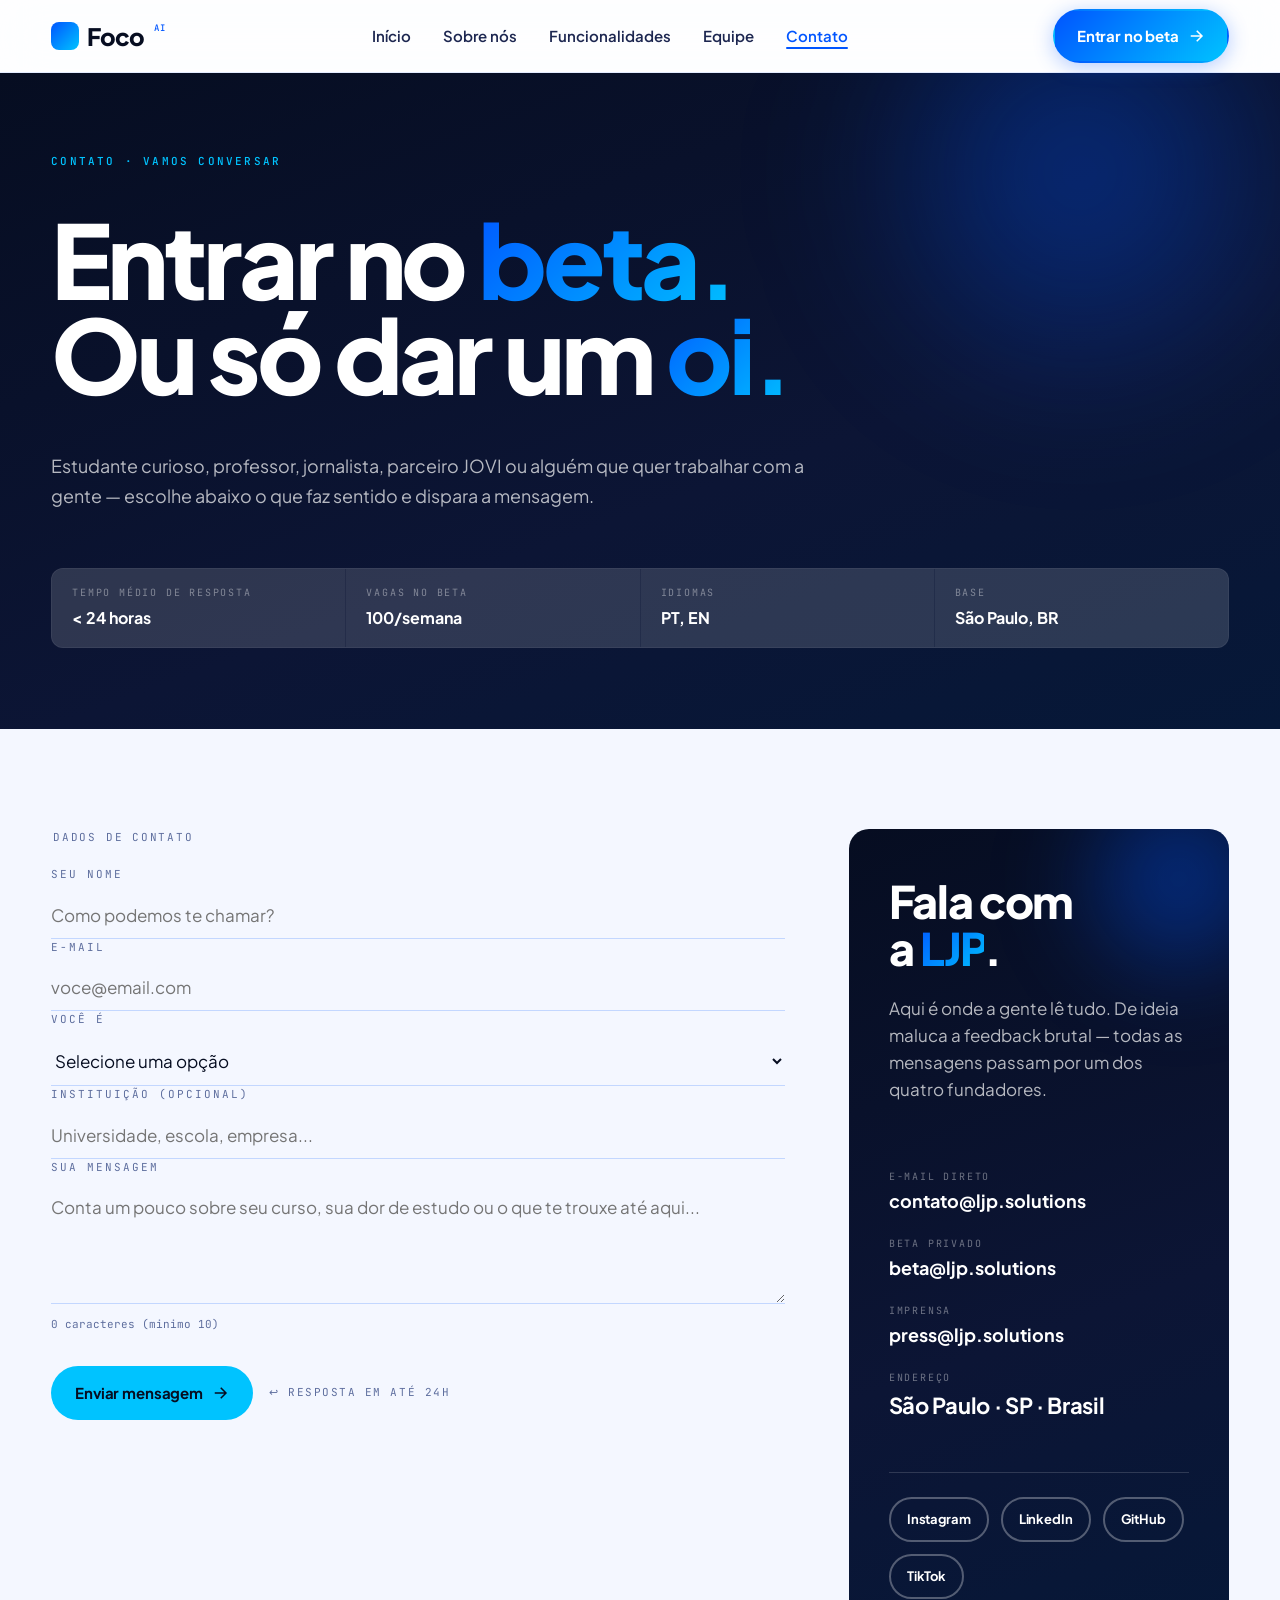
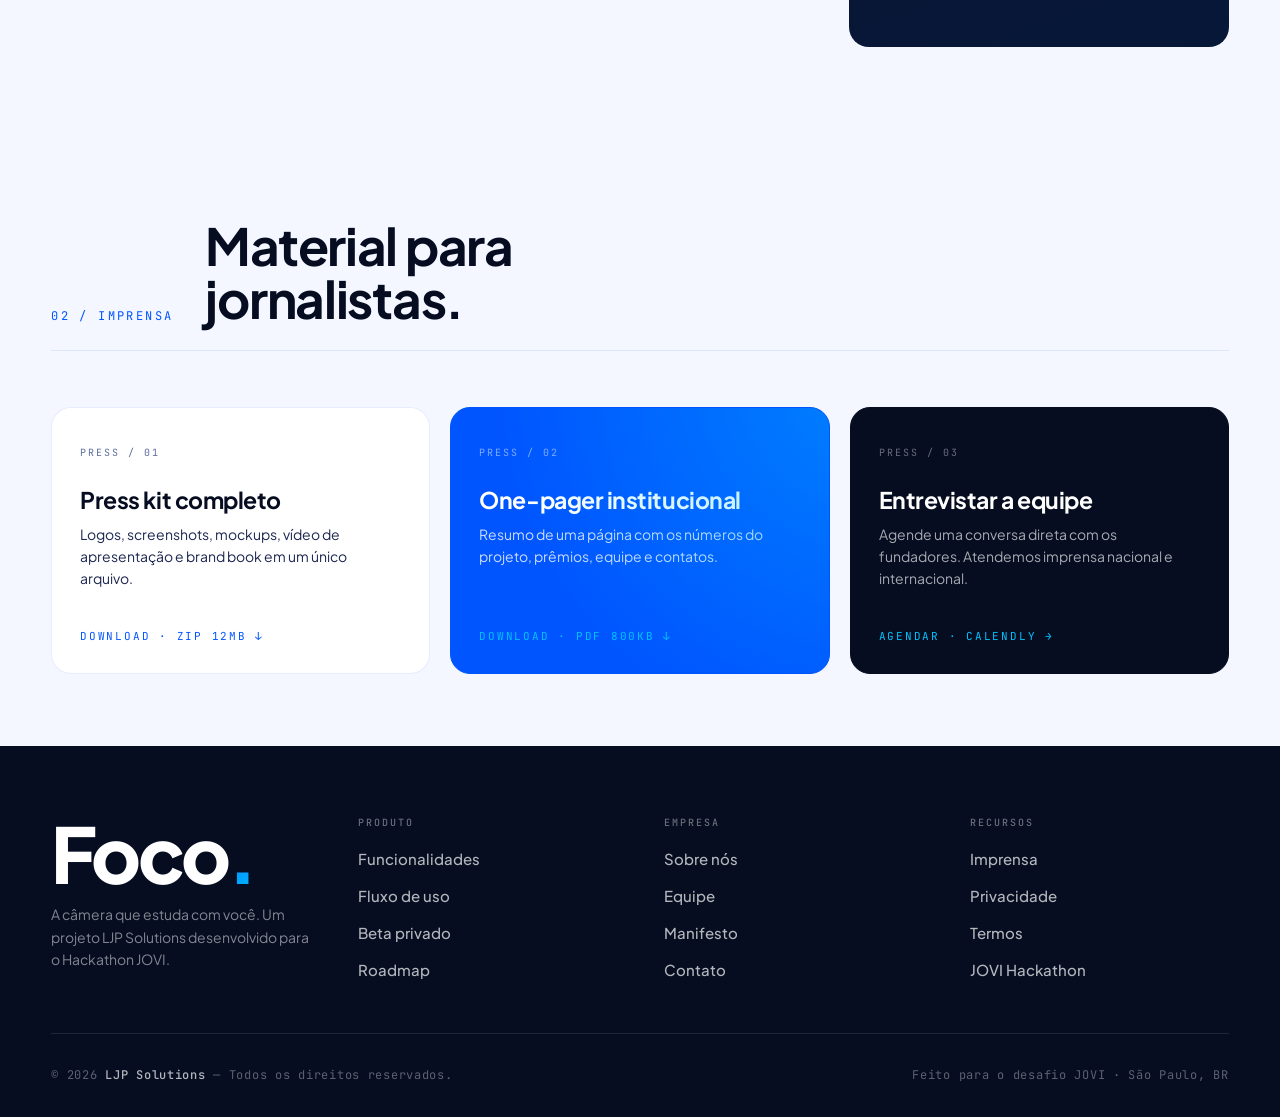
==== commit 17a0b075: "fix: corrigir contagem de fundadores (3 -> 4)" ====
--- a/contato.html
+++ b/contato.html
@@ -112,7 +112,7 @@
           <div>
             <h2>Fala com<br/>a <em>LJP</em>.</h2>
             <p class="contact-desc">
-              Aqui é onde a gente lê tudo. De ideia maluca a feedback brutal — todas as mensagens passam por um dos três fundadores.
+              Aqui é onde a gente lê tudo. De ideia maluca a feedback brutal — todas as mensagens passam por um dos quatro fundadores.
             </p>
           </div>
 
